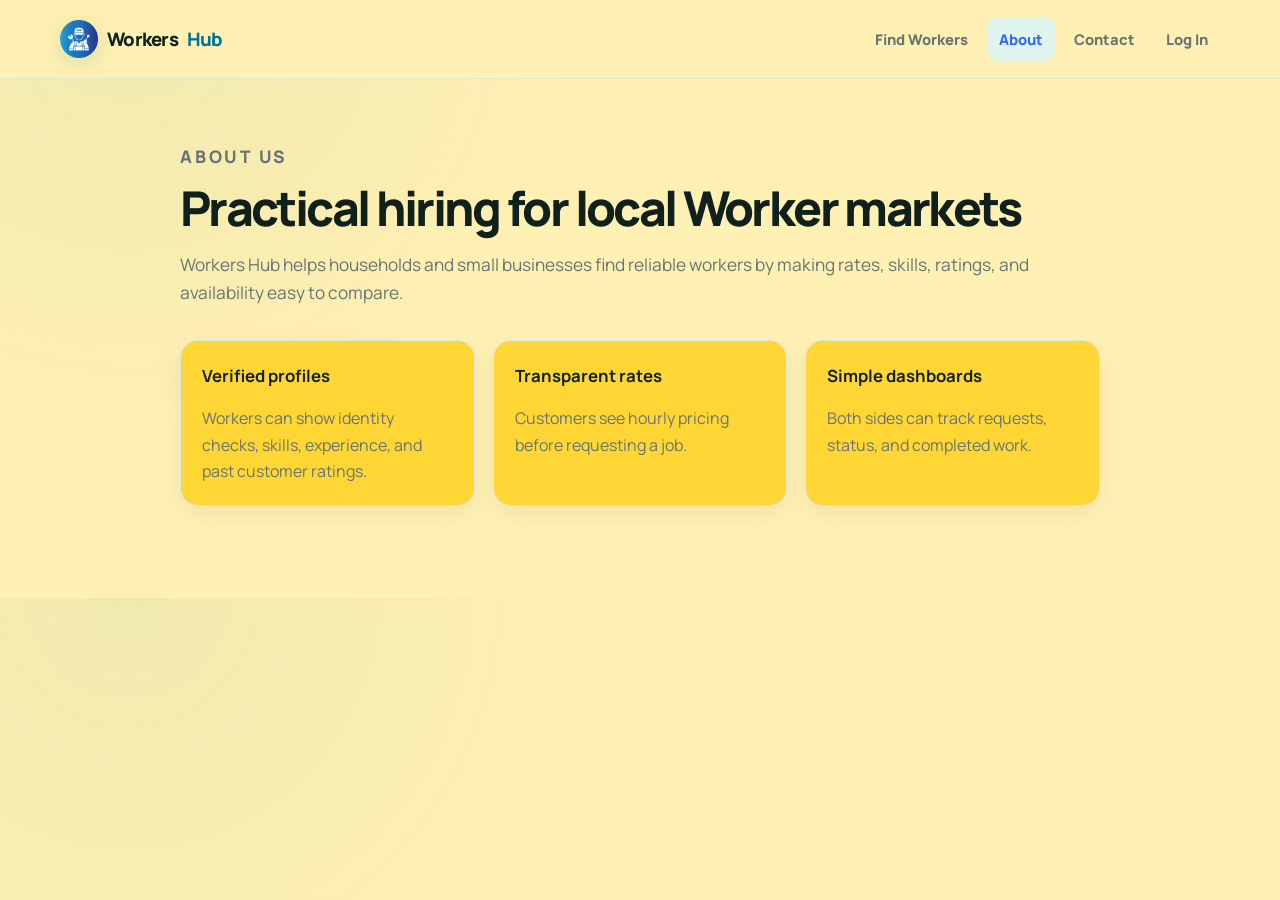
==== about.html @ ec6830d8 "feat: initialize WorkerHub project" ====
<!DOCTYPE html>
<html lang="en">
<head>
  <meta charset="UTF-8">
  <meta name="viewport" content="width=device-width, initial-scale=1.0">
  <title>About | Worker Hub</title>
  <link rel="preconnect" href="https://fonts.googleapis.com">
  <link rel="preconnect" href="https://fonts.gstatic.com" crossorigin>
  <link href="https://fonts.googleapis.com/css2?family=Manrope:wght@400;500;600;700;800&family=Plus+Jakarta+Sans:wght@500;600;700;800&display=swap" rel="stylesheet">
  <link rel="stylesheet" href="css/style.css">
  <link rel="stylesheet" href="css/responsive.css">
</head>
<body>
  <header class="site-header">
    <nav class="nav container" aria-label="Primary navigation">
      <a class="brand" href="index.html"><img src="assets/icons/logo.png" alt="" class="brand-icon"><span>Workers</span><span class="deb">Hub</span></a>
      <button class="nav-toggle" type="button" aria-label="Open navigation" aria-expanded="false">☰</button>
      <div class="nav-links" data-nav-links><a href="workers.html">Find Workers</a><a class="active" href="about.html">About</a><a href="contact.html">Contact</a><a href="login.html">Log In</a></div>
    </nav>
  </header>
  <main class="page">
    <section class="container prose">
      <p class="eyebrow">About us</p>
      <h1>Practical hiring for local Worker markets</h1>
      <p>Workers Hub helps households and small businesses find reliable workers by making rates, skills, ratings, and availability easy to compare.</p>
      <div class="value-grid">
        <div><strong>Verified profiles</strong><p>Workers can show identity checks, skills, experience, and past customer ratings.</p></div>
        <div><strong>Transparent rates</strong><p>Customers see hourly pricing before requesting a job.</p></div>
        <div><strong>Simple dashboards</strong><p>Both sides can track requests, status, and completed work.</p></div>
      </div>
    </section>
  </main>
  <script src="js/app.js"></script>
</body>
</html>
---- css/style.css ----
/* =========================================================
   WorkerHub — Premium visual system
   ========================================================= */

/* ---------- Design tokens ---------- */
:root {
  --bg: #fff0b3;
  --surface: #ffffff;
  --surface-soft: #f0f7f4;
  --ink: #10201d;
  --muted: #667572;
  --line: #dbe7e2;
  --primary: #3366ff;
  --primary-dark: #056554;
  --primary-soft: #dff5ee;
  --accent: #f4b942;
  --accent-soft: #fff4d8;
  --danger: #b42318;
  --white: #ffffff;
  --shadow-sm: 0 8px 24px rgba(16, 32, 29, 0.06);
  --shadow: 0 18px 50px rgba(16, 32, 29, 0.10);
  --shadow-lg: 0 28px 80px rgba(16, 32, 29, 0.16);
  --radius-sm: 10px;
  --radius: 18px;
  --radius-lg: 28px;
}

/* ---------- Global reset ---------- */
* {
  box-sizing: border-box;
}

html {
  scroll-behavior: smooth;
}

body {
  margin: 0;
  background:
    radial-gradient(circle at 10% 0%, rgba(8, 127, 107, 0.06), transparent 28rem),
    var(--bg);
  color: var(--ink);
  font-family: "Manrope", "Plus Jakarta Sans", Arial, Helvetica, sans-serif;
  line-height: 1.65;
  -webkit-font-smoothing: antialiased;
  text-rendering: optimizeLegibility;
}

::selection {
  background: var(--primary);
  color: var(--white);
}

a {
  color: inherit;
  text-decoration: none;
}

img {
  max-width: 100%;
  display: block;
}

button,
input,
select,
textarea {
  font: inherit;
}

button,
a,
input,
select,
textarea {
  -webkit-tap-highlight-color: transparent;
}

/* ---------- Layout helpers ---------- */
.container {
  width: min(1160px, calc(100% - 40px));
  margin-inline: auto;
}

/* ---------- Header / navigation ---------- */
.site-header {
  position: sticky;
  top: 0;
  z-index: 50;
  background:#fff0b3;
  border-bottom: 1px solid rgba(219, 231, 226, 0.9);
  backdrop-filter: blur(18px) saturate(140%);
  -webkit-backdrop-filter: blur(18px) saturate(140%);
}

.nav {
  min-height: 78px;
  display: flex;
  align-items: center;
  justify-content: space-between;
  gap: 28px;
}

.brand {
  display: inline-flex;
  align-items: center;
  gap: 9px;
  flex: 0 0 auto;
  font-size: 1.16rem;
  font-weight: 900;
  letter-spacing: -0.04em;
}

.brand-icon {
  width: 38px;
  height: 38px;
  object-fit: contain;
  filter: drop-shadow(0 5px 10px rgba(8, 127, 107, 0.15));
}



.nav-links {
  display: flex;
  align-items: center;
  justify-content: flex-end;
  gap: 7px;
  color: var(--muted);
  font-size: 0.92rem;
  font-weight: 800;
}

.nav-links > a:not(.btn) {
  padding: 10px 12px;
  border-radius: 10px;
  transition: color 0.2s ease, background 0.2s ease, transform 0.2s ease;
}

.nav-links > a:not(.btn):hover,
.nav-links > a.active {
  color: var(--primary);
  background: var(--primary-soft);
}

.nav-toggle {
  display: none;
  width: 44px;
  height: 44px;
  border: 1px solid var(--line);
  border-radius: 12px;
  background: var(--surface);
  color: var(--ink);
  cursor: pointer;
  box-shadow: var(--shadow-sm);
}

/* ---------- Buttons ---------- */
.btn {
  display: inline-flex;
  align-items: center;
  justify-content: center;
  min-height: 48px;
  padding: 0 20px;
  border: 1px solid var(--primary);
  border-radius: 12px;
  background: linear-gradient(135deg, var(--primary), #0a9b82);
  color: var(--white);
  font-weight: 900;
  letter-spacing: -0.01em;
  cursor: pointer;
  box-shadow: 0 10px 22px rgba(8, 127, 107, 0.18);
  transition: transform 0.2s ease, box-shadow 0.2s ease, background 0.2s ease;
}

.btn:hover {
  background: linear-gradient(135deg, var(--primary-dark), var(--primary));
  transform: translateY(-2px);
  box-shadow: 0 14px 28px rgba(8, 127, 107, 0.24);
}

.btn:active {
  transform: translateY(0);
}

.btn-secondary {
  background: var(--surface);
  color: var(--primary);
  border-color: var(--line);
  box-shadow: none;
}

.btn-secondary:hover {
  background: var(--primary-soft);
  color: var(--primary-dark);
  border-color: #bfe5da;
  box-shadow: none;
}

.btn-small {
  min-height: 40px;
  padding-inline: 15px;
  border-radius: 10px;
  font-size: 0.88rem;
}

/* ---------- Hero ---------- */
.hero {
  min-height: 650px;
  position: relative;
  display: grid;
  align-items: center;
  overflow: hidden;
  color: var(--white);
}

.hero::after {
  content: "";
  position: absolute;
  inset: auto -10% -180px;
  height: 300px;
  background: radial-gradient(ellipse, rgba(8, 127, 107, 0.30), transparent 68%);
  pointer-events: none;
}

.hero-media {
  position: absolute;
  inset: 0;
  background:
    linear-gradient(90deg, rgba(6, 24, 20, 0.94) 0%, rgba(6, 24, 20, 0.74) 43%, rgba(6, 24, 20, 0.28) 100%),
    linear-gradient(180deg, rgba(4, 15, 13, 0.10), rgba(4, 15, 13, 0.40)),
    url("../assets/images/illustration-construction-site.jpg") center/cover no-repeat;
  transform: scale(1.02);
}

.hero-content {
  position: relative;
  z-index: 2;
  padding: 110px 0 120px;
}

.hero h1 {
  margin: 0;
  max-width: 760px;
  font-size: clamp(3rem, 6vw, 5rem);
  line-height: 0.97;
  letter-spacing: -0.075em;
  font-weight: 700;
}
.deb,
.gourab {
  color:  #007399;
}

.hero p:not(.eyebrow) {
  max-width: 1000px;
  margin: 24px 0 0;
  color: #667572;
  font-size: clamp(1rem, 2vw, 1.2rem);
}

.hero-actions {
  display: flex;
  gap: 12px;
  flex-wrap: wrap;
  margin-top: 32px;
}

.hero .btn-secondary {
  color: var(--white);
  background: rgba(255, 255, 255, 0.10);
  border-color: rgba(255, 255, 255, 0.28);
  backdrop-filter: blur(10px);
}

.hero .btn-secondary:hover {
  color: var(--white);
  background: rgba(255, 255, 255, 0.18);
  border-color: rgba(255, 255, 255, 0.45);
}

/* ---------- Typography ---------- */
.eyebrow {
  margin: 0 0 10px;
  color: var(--primary);
  font-size: 0.76rem;
  font-weight: 900;
  letter-spacing: 0.16em;
  text-transform: uppercase;
}

.hero .eyebrow {
  color: #caa851;
}

.muted {
  color: var(--muted);
}

.section-heading {
  max-width: 720px;
  margin-bottom: 30px;
}

.section-heading h2,
.split h2,
.prose h1,
.page-title h1,
.form-layout h1,
.dashboard h1 {
  margin: 0;
  font-size: clamp(2rem, 4vw, 3rem);
  line-height: 1.08;
  letter-spacing: -0.055em;
  font-weight: 900;
}


/* ---------- Home search ---------- */
.search-band {
  position: relative;
  z-index: 10;
  margin-top: -54px;
}

.search-panel {
  display: grid;
  grid-template-columns: 1fr 1fr 1fr auto;
  gap: 14px;
  align-items: end;
  padding: 22px;
  background: #ffd633;
  border: 1px solid rgba(219, 231, 226, 0.95);
  border-radius: var(--radius);
  box-shadow: var(--shadow-lg);
}

label {
  display: grid;
  gap: 8px;
  color: var(--ink);
  font-size: 0.86rem;
  font-weight: 900;
}

input,
select,
textarea {
  width: 100%;
  min-height: 48px;
  padding: 11px 14px;
  border: 1px solid var(--line);
  border-radius: 12px;
  outline: none;
  background: #fbfdfc;
  color: var(--ink);
  transition: border-color 0.2s ease, box-shadow 0.2s ease, background 0.2s ease;
}

input::placeholder,
textarea::placeholder {
  color: #9aa8a4;
}

input:focus,
select:focus,
textarea:focus {
  border-color: #69bca9;
  background: var(--white);
  box-shadow: 0 0 0 4px rgba(8, 127, 107, 0.10);
}

textarea {
  min-height: 140px;
  resize: vertical;
}

/* ---------- Sections ---------- */
.section {
  padding: 92px 0;
}

.tinted {
  background:
    radial-gradient(circle at 85% 20%, rgba(8, 127, 107, 0.09), transparent 25rem),
    #fff0b3;
  border-top: 1px solid rgba(219, 231, 226, 0.65);
  border-bottom: 1px solid rgba(219, 231, 226, 0.65);
}

/* ---------- Service cards ---------- */
.service-grid {
  display: grid;
  grid-template-columns: repeat(4, 1fr);
  gap: 18px;
}

.service-card {
  min-height: 176px;
  padding: 22px;
  border: 1px solid var(--line);
  border-radius: var(--radius);
  background: linear-gradient(145deg, #ffd633, #ffd633);
  display: grid;
  align-content: space-between;
  gap: 24px;
  font-weight: 900;
  box-shadow: var(--shadow-sm);
  transition: transform 0.25s ease, border-color 0.25s ease, box-shadow 0.25s ease;
}

.service-card:hover {
  transform: translateY(-6px);
  border-color: #a9d9cc;
  box-shadow: var(--shadow);
}

.service-card img {
  width: 54px;
  height: 54px;
  padding: 10px;
  border-radius: 14px;
  background: var(--primary-soft);
}

/* ---------- How-it-works ---------- */
.split {
  display: grid;
  grid-template-columns: 0.85fr 1.15fr;
  gap: 58px;
  align-items: start;
}

.steps {
  display: grid;
  gap: 14px;
}

.steps div,
.value-grid div {
  padding: 21px;
  border: 1px solid var(--line);
  border-radius: var(--radius);
  background: #ffd633;
  box-shadow: var(--shadow-sm);
  transition: transform 0.2s ease, box-shadow 0.2s ease;
}

.steps div:hover,
.value-grid div:hover {
  transform: translateY(-3px);
  box-shadow: var(--shadow);
}

.steps span {
  width: 36px;
  height: 36px;
  display: inline-grid;
  place-items: center;
  margin-bottom: 13px;
  border-radius: 50%;
  background: white;
  color: #3f2d05;
  font-weight: 900;
}

.steps strong {
  display: block;
  font-size: 1rem;
}

.steps p {
  margin-bottom: 0;
  color: rgb(47, 46, 46);
}

/* ---------- Generic pages / forms ---------- */
.page {
  padding: 64px 0 92px;
}

.page-title {
  margin-bottom: 30px;
}

.form-layout {
  display: grid;
  grid-template-columns: 0.8fr 1.2fr;
  gap: 56px;
  align-items: start;
}

.form-card {
  display: grid;
  gap: 18px;
  padding: 28px;
  border: 1px solid var(--line);
  border-radius: var(--radius);
  background: #fff0b3;
  box-shadow: var(--shadow);
}

.form-card .btn {
  width: 100%;
}

.form-row {
  display: grid;
  grid-template-columns: 1fr 1fr;
  gap: 14px;
}

.form-message {
  min-height: 24px;
  margin: 0;
  font-weight: 800;
  color: var(--primary);
}

.auth-page {
  min-height: 100vh;
  display: grid;
  place-items: center;
  padding: 32px 0;
  background:
    radial-gradient(circle at 20% 15%, rgba(8, 127, 107, 0.15), transparent 85rem),
    linear-gradient(rgba(114, 148, 215, 0.88), rgba(79, 132, 238, 0.88)),
    url("../assets/images/portrait-engineers-work-hours-job-site.jpg") center/cover no-repeat;
}

.auth-shell {
  width: min(460px, calc(100% - 32px));
  display: grid;
  gap: 18px;
}

.auth-shell > .brand {
  justify-self: center;
  font-size: 1.3rem;
}

.auth-card h1 {
  margin: 0;
}

.prose {
  max-width: 920px;
}

.prose > p {
  font-size: 1.08rem;
  color: var(--muted);
}

.value-grid {
  display: grid;
  grid-template-columns: repeat(3, 1fr);
  gap: 18px;
  margin-top: 32px;
}

.value-grid strong {
  font-size: 1.05rem;
}

.value-grid p {
  margin-bottom: 0;
  color: var(--muted);
}

/* ---------- Footer ---------- */
.site-footer {
  padding: 32px 0;
  background: #0b1d19;
  color: #dceae6;
}

.footer-inner {
  display: flex;
  justify-content: space-between;
  gap: 16px;
  flex-wrap: wrap;
}

/* ---------- Motion / accessibility ---------- */
@media (prefers-reduced-motion: no-preference) {
  .hero-content {
    animation: heroIn 0.7s ease both;
  }
}

@keyframes heroIn {
  from {
    opacity: 0;
    transform: translateY(18px);
  }
  to {
    opacity: 1;
    transform: translateY(0);
  }
}

:focus-visible {
  outline: 3px solid rgba(244, 185, 66, 0.75);
  outline-offset: 3px;
}
---- css/responsive.css ----
/* =========================================================
   WorkerHub — responsive layout enhancements
   ========================================================= */

/* ---------- Tablet ---------- */
@media (max-width: 960px) {
  .container {
    width: min(100% - 32px, 1160px);
  }

  .nav-toggle {
    display: inline-grid;
    place-items: center;
  }

  .nav-links {
    position: absolute;
    top: calc(100% + 10px);
    left: 16px;
    right: 16px;
    display: none;
    padding: 12px;
    border: 1px solid var(--line);
    border-radius: 16px;
    background: rgba(255, 255, 255, 0.98);
    box-shadow: var(--shadow-lg);
  }

  .nav-links.open {
    display: grid;
    justify-items: stretch;
  }

  .nav-links > a {
    width: 100%;
  }

  .nav-links > .btn {
    margin-top: 4px;
  }

  .hero {
    min-height: 600px;
  }

  .search-panel,
  .split,
  .form-layout,
  .workers-layout,
  .detail-shell,
  .dashboard-grid {
    grid-template-columns: 1fr;
  }

  .search-panel {
    grid-template-columns: repeat(2, 1fr);
  }

  .search-panel .btn {
    width: 100%;
  }

  .filters {
    position: static;
  }

  .service-grid {
    grid-template-columns: repeat(2, 1fr);
  }

  .worker-grid {
    grid-template-columns: repeat(2, minmax(0, 1fr));
  }

  .metrics {
    grid-template-columns: repeat(3, 1fr);
  }

  .form-layout {
    gap: 28px;
  }
}

/* ---------- Mobile ---------- */
@media (max-width: 640px) {
  .container {
    width: min(100% - 24px, 1160px);
  }

  .nav {
    min-height: 70px;
  }

  .brand {
    font-size: 1.05rem;
  }

  .brand-icon {
    width: 34px;
    height: 34px;
  }

  .hero {
    min-height: 570px;
  }

  .hero-media {
    background:
      linear-gradient(180deg, rgba(6, 24, 20, 0.60), rgba(6, 24, 20, 0.92)),
      url("../assets/images/illustration-construction-site.jpg") center/cover no-repeat;
  }

  .hero-content {
    padding: 88px 0 100px;
  }

  .hero h1 {
    font-size: clamp(3rem, 17vw, 4.8rem);
  }

  .hero p:not(.eyebrow) {
    font-size: 0.98rem;
  }

  .hero-actions {
    display: grid;
    grid-template-columns: 1fr;
  }

  .hero-actions .btn {
    width: 100%;
  }

  .search-band {
    margin-top: -34px;
  }

  .search-panel {
    grid-template-columns: 1fr;
    padding: 16px;
    border-radius: 16px;
  }

  .section {
    padding: 64px 0;
  }

  .section-heading h2,
  .split h2,
  .prose h1,
  .page-title h1,
  .form-layout h1,
  .dashboard h1 {
    font-size: 2rem;
  }

  .service-grid,
  .value-grid,
  .metrics,
  .worker-grid,
  .form-row {
    grid-template-columns: 1fr;
  }

  .service-card {
    min-height: 145px;
  }

  .split {
    gap: 30px;
  }

  .page {
    padding: 46px 0 68px;
  }

  .form-card {
    padding: 20px;
    border-radius: 16px;
  }

  .list-toolbar,
  .dashboard-head,
  .footer-inner {
    align-items: stretch;
    flex-direction: column;
  }

  .list-toolbar select {
    width: 100%;
  }

  .worker-meta {
    grid-template-columns: 1fr;
  }
}

/* ---------- Very small screens ---------- */
@media (max-width: 380px) {
  .hero h1 {
    font-size: 2.75rem;
  }

  .hero-content {
    padding-top: 72px;
  }

  .section-heading h2,
  .split h2,
  .prose h1,
  .page-title h1,
  .form-layout h1,
  .dashboard h1 {
    font-size: 1.75rem;
  }
}
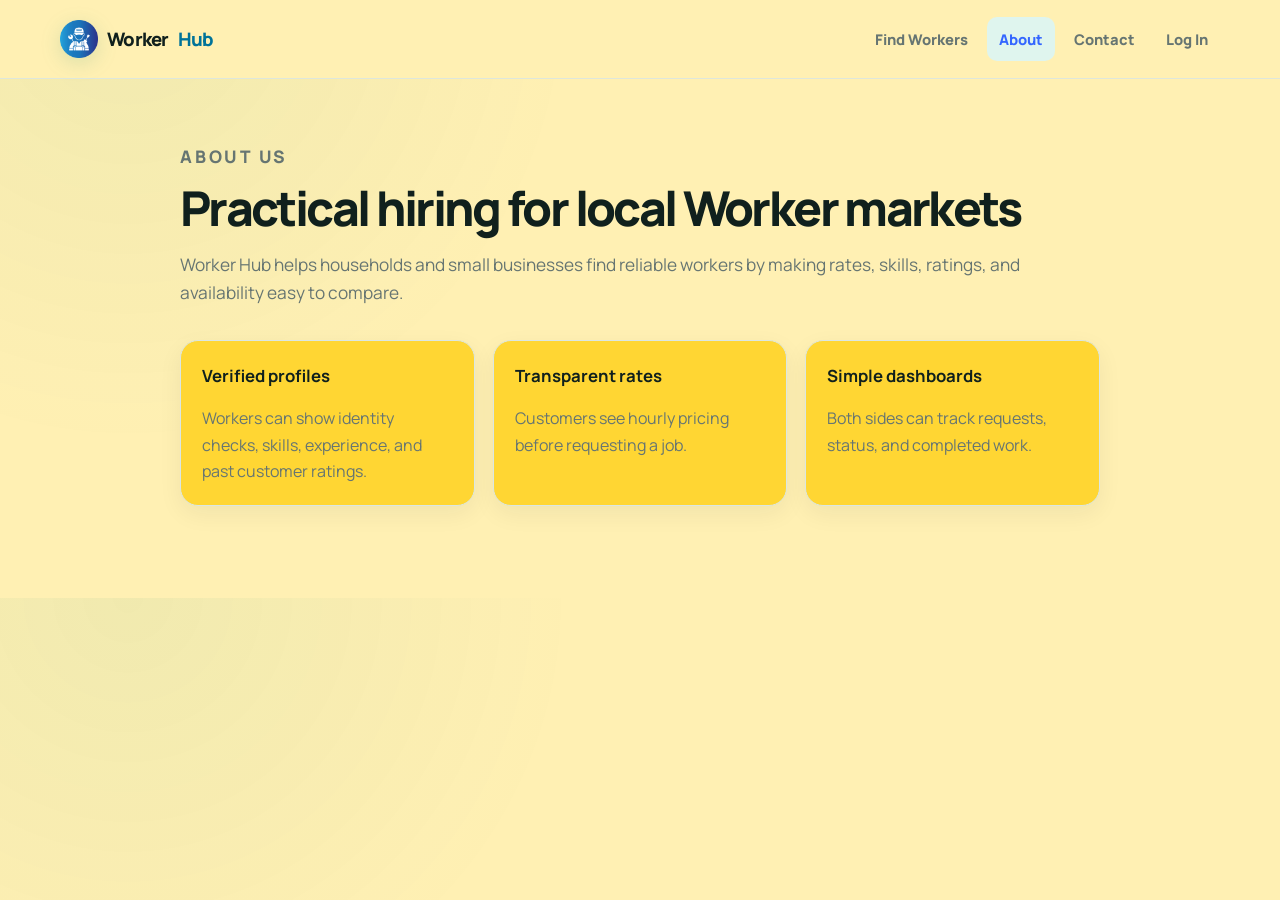
==== commit 42119781: "feat: add author metadata and consistent Worker Hub branding" ====
--- a/about.html
+++ b/about.html
@@ -9,11 +9,14 @@
   <link href="https://fonts.googleapis.com/css2?family=Manrope:wght@400;500;600;700;800&family=Plus+Jakarta+Sans:wght@500;600;700;800&display=swap" rel="stylesheet">
   <link rel="stylesheet" href="css/style.css">
   <link rel="stylesheet" href="css/responsive.css">
+  <meta name="author" content="Deb Gourab Biswas">
+  <meta name="description" content="Worker Hub frontend demo: discover local services, compare worker profiles and manage booking requests.">
+  <link rel="icon" href="assets/icons/logo.png" type="image/png">
 </head>
 <body>
   <header class="site-header">
     <nav class="nav container" aria-label="Primary navigation">
-      <a class="brand" href="index.html"><img src="assets/icons/logo.png" alt="" class="brand-icon"><span>Workers</span><span class="deb">Hub</span></a>
+      <a class="brand" href="index.html"><img src="assets/icons/logo.png" alt="" class="brand-icon"><span>Worker</span><span class="deb">Hub</span></a>
       <button class="nav-toggle" type="button" aria-label="Open navigation" aria-expanded="false">☰</button>
       <div class="nav-links" data-nav-links><a href="workers.html">Find Workers</a><a class="active" href="about.html">About</a><a href="contact.html">Contact</a><a href="login.html">Log In</a></div>
     </nav>
@@ -22,7 +25,7 @@
     <section class="container prose">
       <p class="eyebrow">About us</p>
       <h1>Practical hiring for local Worker markets</h1>
-      <p>Workers Hub helps households and small businesses find reliable workers by making rates, skills, ratings, and availability easy to compare.</p>
+      <p>Worker Hub helps households and small businesses find reliable workers by making rates, skills, ratings, and availability easy to compare.</p>
       <div class="value-grid">
         <div><strong>Verified profiles</strong><p>Workers can show identity checks, skills, experience, and past customer ratings.</p></div>
         <div><strong>Transparent rates</strong><p>Customers see hourly pricing before requesting a job.</p></div>
